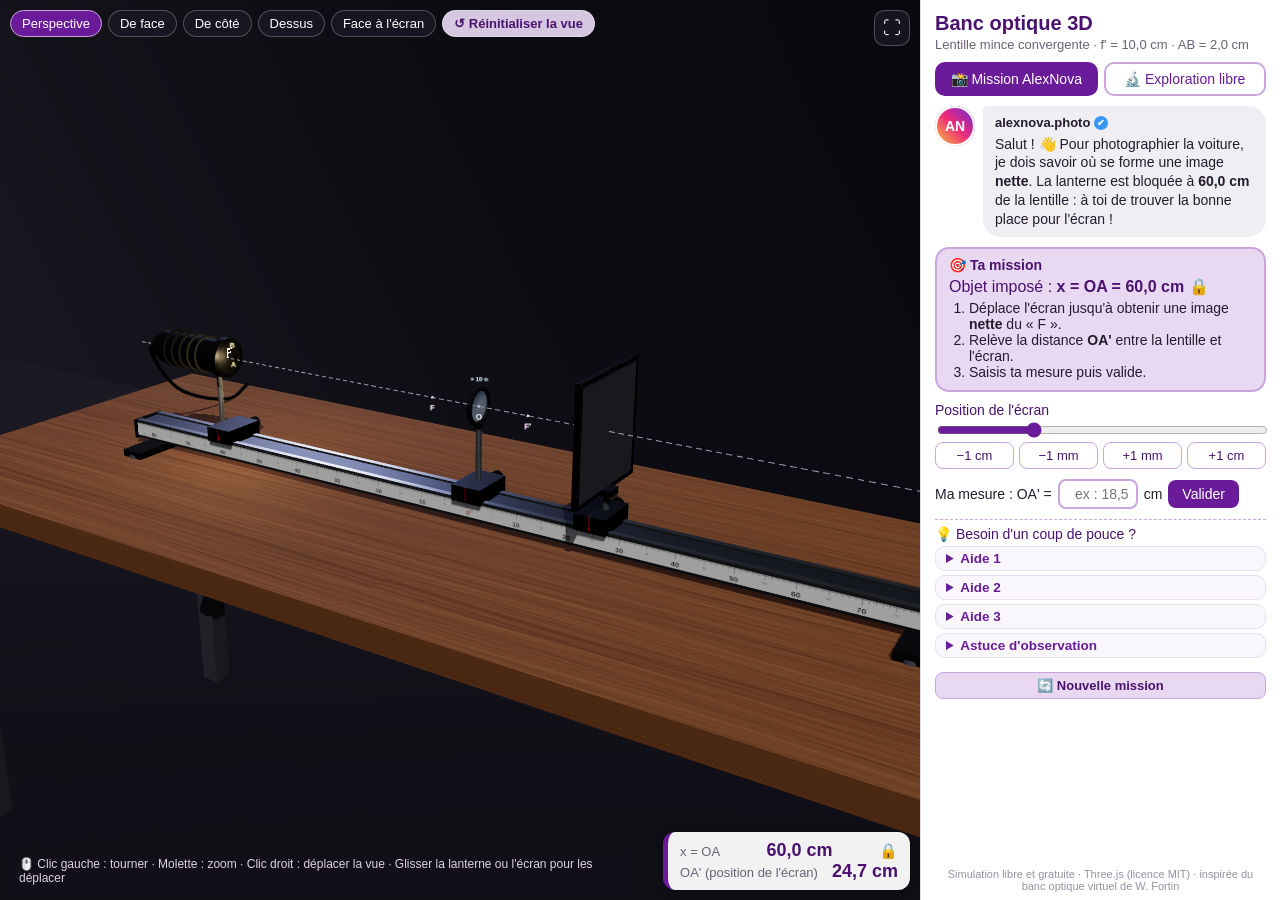
==== index.html @ 50847591 "Add files via upload" ====
<!doctype html>
<html lang="fr">
<head>
  <meta charset="utf-8">
  <meta name="viewport" content="width=device-width, initial-scale=1">
  <title>Banc optique 3D – Mission AlexNova</title>
  <meta name="description" content="Banc optique virtuel en 3D : lentille mince convergente f' = 10 cm, recherche de la position de l'image nette.">
  <link rel="stylesheet" href="css/style.css?v=1.0">
  <script type="importmap">
    { "imports": { "three": "./lib/three.module.min.js" } }
  </script>
</head>
<body>
  <div id="app">
    <!-- ================= SCÈNE 3D ================= -->
    <section id="scene-zone" aria-label="Banc optique en 3D">
      <div id="viewport" tabindex="0" aria-label="Scène 3D : faites glisser pour tourner, molette pour zoomer"></div>

      <div id="vues" role="toolbar" aria-label="Points de vue">
        <button data-vue="perspective" title="Vue oblique en perspective">Perspective</button>
        <button data-vue="face" title="Vue de face, comme un élève devant la paillasse">De face</button>
        <button data-vue="cote" title="Vue de côté, dans l'axe du banc">De côté</button>
        <button data-vue="dessus" title="Vue depuis le dessus">Dessus</button>
        <button data-vue="ecran" title="Se placer face à l'écran pour observer l'image">Face à l'écran</button>
        <button data-vue="reset" class="reset" title="Revenir à la vue de départ">↺ Réinitialiser la vue</button>
      </div>

      <button id="btn-plein-ecran" title="Plein écran" aria-label="Plein écran">⛶</button>

      <div id="aide-souris">
        🖱️ Clic gauche : tourner · Molette : zoom · Clic droit : déplacer la vue · Glisser la lanterne ou l'écran pour les déplacer
        <span class="tactile">📱 1 doigt : tourner · 2 doigts : zoom / déplacer</span>
      </div>

      <div id="mesures" aria-live="polite">
        <div><span class="lbl">x = OA</span> <b id="m-oa">—</b> <span id="m-oa-lock" hidden>🔒</span></div>
        <div><span class="lbl">OA' (position de l'écran)</span> <b id="m-ecran">—</b></div>
      </div>
    </section>

    <!-- ================= PANNEAU ================= -->
    <aside id="panneau">
      <header>
        <h1>Banc optique 3D</h1>
        <p class="sous-titre">Lentille mince convergente · f' = 10,0 cm · AB = 2,0 cm</p>
        <div class="onglets" role="tablist">
          <button role="tab" id="tab-mission" aria-selected="true">📸 Mission AlexNova</button>
          <button role="tab" id="tab-libre" aria-selected="false">🔬 Exploration libre</button>
        </div>
      </header>

      <!-- ---------- MISSION ---------- -->
      <div id="pane-mission" class="pane">
        <div class="insta">
          <div class="avatar" aria-hidden="true">AN</div>
          <div class="bulle">
            <div class="pseudo">alexnova.photo <span class="badge">✔</span></div>
            <p id="bulle-texte">Salut ! 👋 Pour photographier la voiture, je dois savoir où se forme une image <b>nette</b>. La lanterne est bloquée, à toi de trouver la bonne place pour l'écran !</p>
          </div>
        </div>

        <div class="consigne">
          <div class="consigne-titre">🎯 Ta mission</div>
          <p class="impose">Objet imposé : <b>x = OA = <span id="mi-oa">20,0</span> cm</b> 🔒</p>
          <ol>
            <li>Déplace l'écran jusqu'à obtenir une image <b>nette</b> du « F ».</li>
            <li>Relève la distance <b>OA'</b> entre la lentille et l'écran.</li>
            <li>Saisis ta mesure puis valide.</li>
          </ol>
        </div>

        <div class="controle">
          <label for="sl-ecran-m">Position de l'écran</label>
          <input type="range" id="sl-ecran-m" min="5" max="75" step="0.1">
          <div class="fins">
            <button data-dx="-1">−1 cm</button>
            <button data-dx="-0.1">−1 mm</button>
            <button data-dx="0.1">+1 mm</button>
            <button data-dx="1">+1 cm</button>
          </div>
        </div>

        <div class="saisie">
          <label for="in-mesure">Ma mesure : OA' =</label>
          <input id="in-mesure" type="text" inputmode="decimal" placeholder="ex : 18,5" autocomplete="off">
          <span>cm</span>
          <button id="btn-valider" class="primaire">Valider</button>
        </div>

        <div id="retour" aria-live="polite"></div>

        <div class="aides">
          <div class="aides-titre">💡 Besoin d'un coup de pouce ?</div>
          <details><summary>Aide 1</summary><p>Repère le centre optique O (le « 0 » du rail, sous la lentille) et la position actuelle de l'écran (son index rouge sur le rail).</p></details>
          <details><summary>Aide 2</summary><p>Déplace progressivement l'écran et observe l'évolution de la netteté de l'image. Utilise les boutons ±1 mm près du meilleur réglage.</p></details>
          <details><summary>Aide 3</summary><p>Lorsque les contours de l'image sont les plus nets, relève la distance entre l'écran et le centre optique O.</p></details>
          <details><summary>Astuce d'observation</summary><p>Clique sur « Face à l'écran » pour regarder l'image de près. Approche-toi encore avec la molette si besoin.</p></details>
        </div>

        <div class="actions">
          <button id="btn-correction" hidden>Voir la correction</button>
          <button id="btn-nouvelle" class="secondaire">🔄 Nouvelle mission</button>
        </div>
      </div>

      <!-- ---------- LIBRE ---------- -->
      <div id="pane-libre" class="pane" hidden>
        <div class="consigne">
          <div class="consigne-titre">🔬 Exploration libre</div>
          <p>Déplace la lanterne et l'écran. Observe la position, le sens, la taille et la netteté de l'image.</p>
        </div>
        <div class="controle">
          <label for="sl-oa">Position de la lanterne (x = OA)</label>
          <input type="range" id="sl-oa" min="11" max="65" step="0.1">
        </div>
        <div class="controle">
          <label for="sl-ecran-l">Position de l'écran (OA')</label>
          <input type="range" id="sl-ecran-l" min="5" max="75" step="0.1">
          <div class="fins">
            <button data-dx="-1">−1 cm</button>
            <button data-dx="-0.1">−1 mm</button>
            <button data-dx="0.1">+1 mm</button>
            <button data-dx="1">+1 cm</button>
          </div>
        </div>
        <fieldset class="options">
          <legend>Affichages</legend>
          <label><input type="checkbox" id="cb-reperes" checked> Repères O, F, F', A, B</label>
          <label><input type="checkbox" id="cb-rayons"> Faisceau lumineux issu de B</label>
          <label><input type="checkbox" id="cb-theorie"> Valeurs calculées (OA', |γ|, A'B')</label>
        </fieldset>
        <div id="theorie" hidden></div>
      </div>

      <footer>
        Simulation libre et gratuite · Three.js (licence MIT) · inspirée du banc optique virtuel de W. Fortin
      </footer>
    </aside>
  </div>

  <noscript>Ce simulateur nécessite JavaScript.</noscript>
  <div id="erreur-webgl" hidden>Votre navigateur ne permet pas l'affichage 3D (WebGL). Essayez avec Firefox, Chrome ou Edge à jour.</div>
  <script type="module" src="js/app.js?v=1.0"></script>
</body>
</html>
---- css/style.css ----
:root {
  --violet: #6a1b9a;
  --violet-fonce: #4a126e;
  --parme: #e9d8f2;
  --parme-bord: #c9a7dd;
  --fond: #f7f4fa;
  --texte: #241b2e;
  --gris: #6b6175;
  --ok: #1e7b45;
  --ok-fond: #e3f5ea;
  --ko: #9a3412;
  --ko-fond: #fdebe1;
  --insta: linear-gradient(45deg, #f9ce34, #ee2a7b, #6228d7);
  font-family: "Comic Sans MS", "Comic Neue", "Chalkboard SE", "Comic Sans", cursive, sans-serif;
}
* { box-sizing: border-box; }
[hidden] { display: none !important; }
html, body { margin: 0; height: 100%; background: var(--fond); color: var(--texte); }
button, input { font: inherit; }

#app {
  display: grid;
  grid-template-columns: minmax(0, 1fr) 360px;
  height: 100%;
  min-height: 520px;
}

/* ---------------- scène ---------------- */
#scene-zone { position: relative; min-height: 320px; background: #1b1922; overflow: hidden; }
#viewport { position: absolute; inset: 0; outline: none; touch-action: none; }
#viewport canvas { display: block; width: 100%; height: 100%; }
#viewport:focus-visible { box-shadow: inset 0 0 0 3px var(--parme-bord); }

#vues {
  position: absolute; top: 10px; left: 10px; right: 56px;
  display: flex; flex-wrap: wrap; gap: 6px; pointer-events: none;
}
#vues button {
  pointer-events: auto; border: 1px solid rgba(255,255,255,.25); border-radius: 999px;
  background: rgba(30,24,40,.72); color: #fff; padding: 5px 11px; font-size: 13px; cursor: pointer;
  backdrop-filter: blur(4px);
}
#vues button:hover, #vues button.actif { background: var(--violet); border-color: var(--parme-bord); }
#vues button.reset { background: rgba(233,216,242,.92); color: var(--violet-fonce); font-weight: bold; }
#btn-plein-ecran {
  position: absolute; top: 10px; right: 10px; width: 36px; height: 36px; border-radius: 10px;
  border: 1px solid rgba(255,255,255,.25); background: rgba(30,24,40,.72); color: #fff; font-size: 18px; cursor: pointer;
}
#aide-souris {
  position: absolute; left: 10px; bottom: 10px; max-width: calc(100% - 300px);
  color: #ddd5e6; font-size: 12px; background: rgba(20,16,28,.6); padding: 5px 9px; border-radius: 8px;
}
#aide-souris .tactile { display: none; }
@media (pointer: coarse) { #aide-souris { font-size: 0; padding: 0; } #aide-souris .tactile { display: inline; font-size: 12px; padding: 5px 9px; } }

#mesures {
  position: absolute; right: 10px; bottom: 10px; background: rgba(255,255,255,.95);
  border-radius: 12px; padding: 8px 12px; font-size: 15px; box-shadow: 0 2px 10px rgba(0,0,0,.35);
  border-left: 5px solid var(--violet);
}
#mesures div { display: flex; justify-content: space-between; gap: 14px; align-items: baseline; }
#mesures .lbl { color: var(--gris); font-size: 13px; }
#mesures b { font-size: 18px; color: var(--violet-fonce); font-variant-numeric: tabular-nums; }

/* ---------------- panneau ---------------- */
#panneau {
  display: flex; flex-direction: column; overflow-y: auto; background: #fff;
  border-left: 1px solid #e3dae9; padding: 12px 14px 8px;
}
#panneau h1 { font-size: 20px; margin: 0; color: var(--violet-fonce); }
.sous-titre { margin: 2px 0 10px; font-size: 13px; color: var(--gris); }
.onglets { display: flex; gap: 6px; margin-bottom: 10px; }
.onglets button {
  flex: 1; padding: 7px 6px; border-radius: 10px; border: 2px solid var(--parme-bord);
  background: #fff; color: var(--violet); cursor: pointer; font-size: 14px;
}
.onglets button[aria-selected="true"] { background: var(--violet); color: #fff; border-color: var(--violet); }
.pane { display: flex; flex-direction: column; gap: 10px; }
.pane[hidden] { display: none; }

/* Bulle Instagram */
.insta { display: flex; gap: 8px; align-items: flex-start; }
.avatar {
  flex: none; width: 40px; height: 40px; border-radius: 50%; background: var(--insta); padding: 2px;
  display: grid; place-items: center; color: #fff; font-weight: bold; font-size: 14px;
  box-shadow: inset 0 0 0 2px #fff;
}
.bulle { background: #efeff3; border-radius: 4px 18px 18px 18px; padding: 8px 12px; font-size: 14px; line-height: 1.35; }
.bulle p { margin: 3px 0 0; }
.pseudo { font-weight: bold; font-size: 13px; }
.badge { display: inline-grid; place-items: center; width: 14px; height: 14px; border-radius: 50%; background: #3897f0; color: #fff; font-size: 9px; vertical-align: 1px; }

/* Consignes violet / parme */
.consigne { background: var(--parme); border: 2px solid var(--parme-bord); border-radius: 14px; padding: 8px 12px; font-size: 14px; }
.consigne-titre { color: var(--violet-fonce); font-weight: bold; }
.consigne p { margin: 4px 0; }
.consigne ol { margin: 4px 0 2px; padding-left: 20px; }
.impose { font-size: 16px; color: var(--violet-fonce); }

.controle label { display: block; font-size: 14px; color: var(--violet-fonce); margin-bottom: 2px; }
.controle input[type=range] { width: 100%; accent-color: var(--violet); }
.fins { display: flex; gap: 5px; }
.fins button, .actions button, #btn-correction {
  flex: 1; padding: 5px 4px; border-radius: 8px; border: 1px solid var(--parme-bord); background: #fff;
  color: var(--violet-fonce); cursor: pointer; font-size: 13px;
}
.fins button:hover { background: var(--parme); }
.fins button:disabled { opacity: .4; cursor: default; }

.saisie { display: flex; flex-wrap: wrap; align-items: center; gap: 6px; font-size: 14px; }
.saisie input { width: 80px; padding: 5px 7px; border: 2px solid var(--parme-bord); border-radius: 8px; text-align: right; }
.saisie input:focus { outline: none; border-color: var(--violet); }
button.primaire { background: var(--violet); color: #fff; border: none; padding: 6px 14px; border-radius: 8px; cursor: pointer; }
button.primaire:hover { background: var(--violet-fonce); }
button.primaire:disabled { opacity: .5; cursor: default; }
button.secondaire { background: var(--parme); font-weight: bold; }

#retour:empty { display: none; }
#retour { border-radius: 12px; padding: 8px 12px; font-size: 14px; line-height: 1.4; }
#retour.ok { background: var(--ok-fond); border: 2px solid #9bd3b0; }
#retour.ko { background: var(--ko-fond); border: 2px solid #f1b597; }
#retour.info { background: #f2eef6; border: 2px solid var(--parme-bord); }
#retour h3 { margin: 0 0 4px; font-size: 15px; }
#retour .calc { font-family: Consolas, "Courier New", monospace; font-size: 13px; background: #fff; border-radius: 8px; padding: 6px 8px; margin: 6px 0; white-space: pre-wrap; }

.aides { border-top: 1px dashed var(--parme-bord); padding-top: 6px; }
.aides-titre { font-size: 14px; color: var(--violet-fonce); margin-bottom: 4px; }
.aides details { background: #faf7fc; border: 1px solid #eadff1; border-radius: 10px; margin-bottom: 4px; padding: 4px 10px; font-size: 13.5px; }
.aides summary { cursor: pointer; color: var(--violet); font-weight: bold; }
.aides p { margin: 4px 0 2px; }
.actions { display: flex; gap: 6px; }

.options { border: 1px solid #eadff1; border-radius: 10px; font-size: 14px; display: flex; flex-direction: column; gap: 3px; }
.options legend { color: var(--violet-fonce); }
#theorie { background: #f2eef6; border-radius: 10px; padding: 8px 12px; font-size: 14px; line-height: 1.5; }

footer { margin-top: auto; padding-top: 10px; font-size: 11px; color: #9a90a4; text-align: center; }

#erreur-webgl { position: fixed; inset: 0; display: grid; place-items: center; background: #fff; font-size: 18px; padding: 20px; text-align: center; }
#erreur-webgl[hidden] { display: none; }

/* ---------------- responsive ---------------- */
@media (max-width: 860px) {
  #app { grid-template-columns: 1fr; grid-template-rows: minmax(340px, 58vh) auto; height: auto; }
  #panneau { border-left: none; border-top: 1px solid #e3dae9; overflow: visible; }
  #aide-souris { display: none; }
  #vues button { font-size: 12px; padding: 4px 8px; }
}
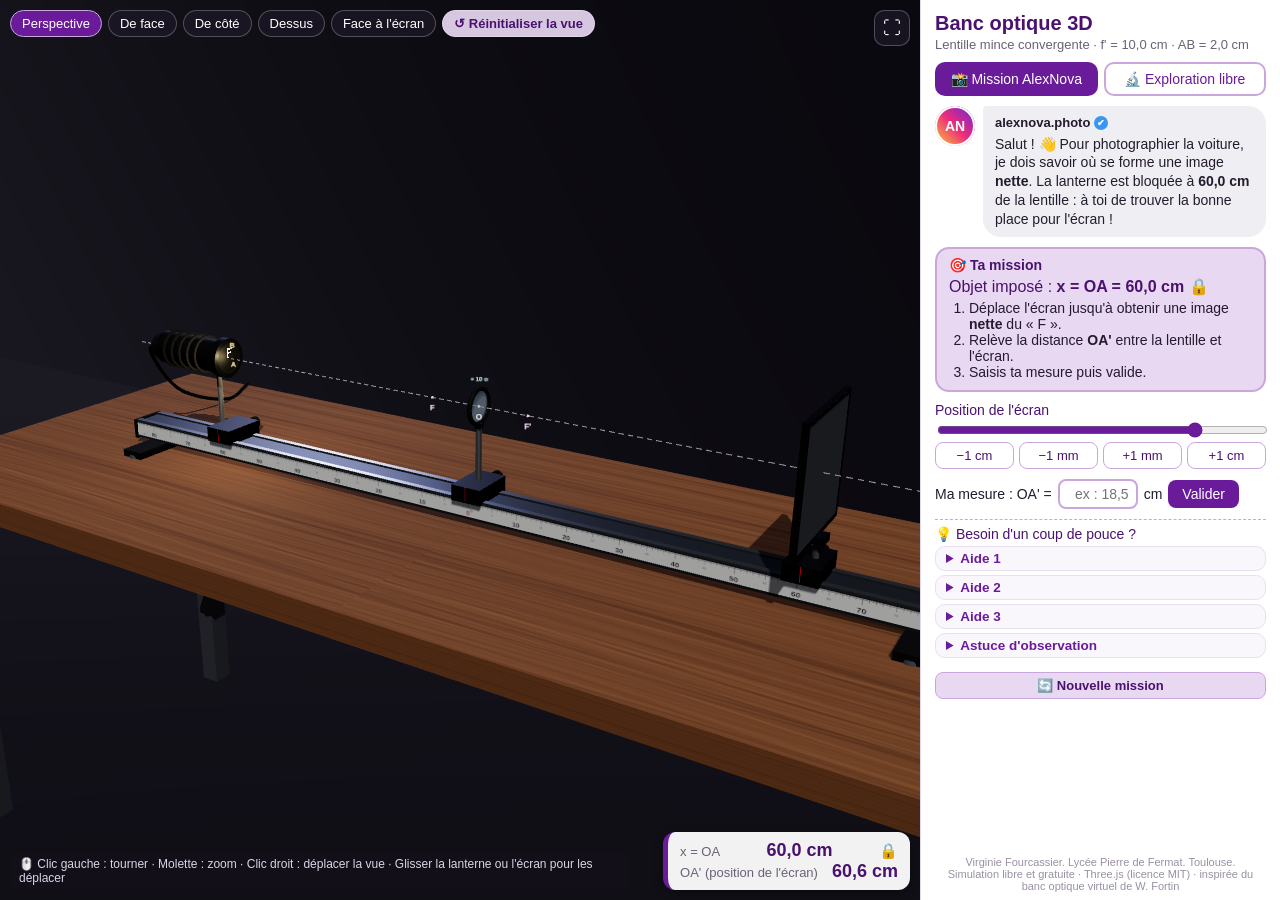
==== commit 58f4584c: "Add files via upload" ====
--- a/index.html
+++ b/index.html
@@ -5,7 +5,7 @@
   <meta name="viewport" content="width=device-width, initial-scale=1">
   <title>Banc optique 3D – Mission AlexNova</title>
   <meta name="description" content="Banc optique virtuel en 3D : lentille mince convergente f' = 10 cm, recherche de la position de l'image nette.">
-  <link rel="stylesheet" href="css/style.css?v=1.0">
+  <link rel="stylesheet" href="css/style.css?v=1.1">
   <script type="importmap">
     { "imports": { "three": "./lib/three.module.min.js" } }
   </script>
@@ -133,6 +133,7 @@
       </div>
 
       <footer>
+        <div class="signature">Virginie Fourcassier. Lycée Pierre de Fermat. Toulouse.</div>
         Simulation libre et gratuite · Three.js (licence MIT) · inspirée du banc optique virtuel de W. Fortin
       </footer>
     </aside>
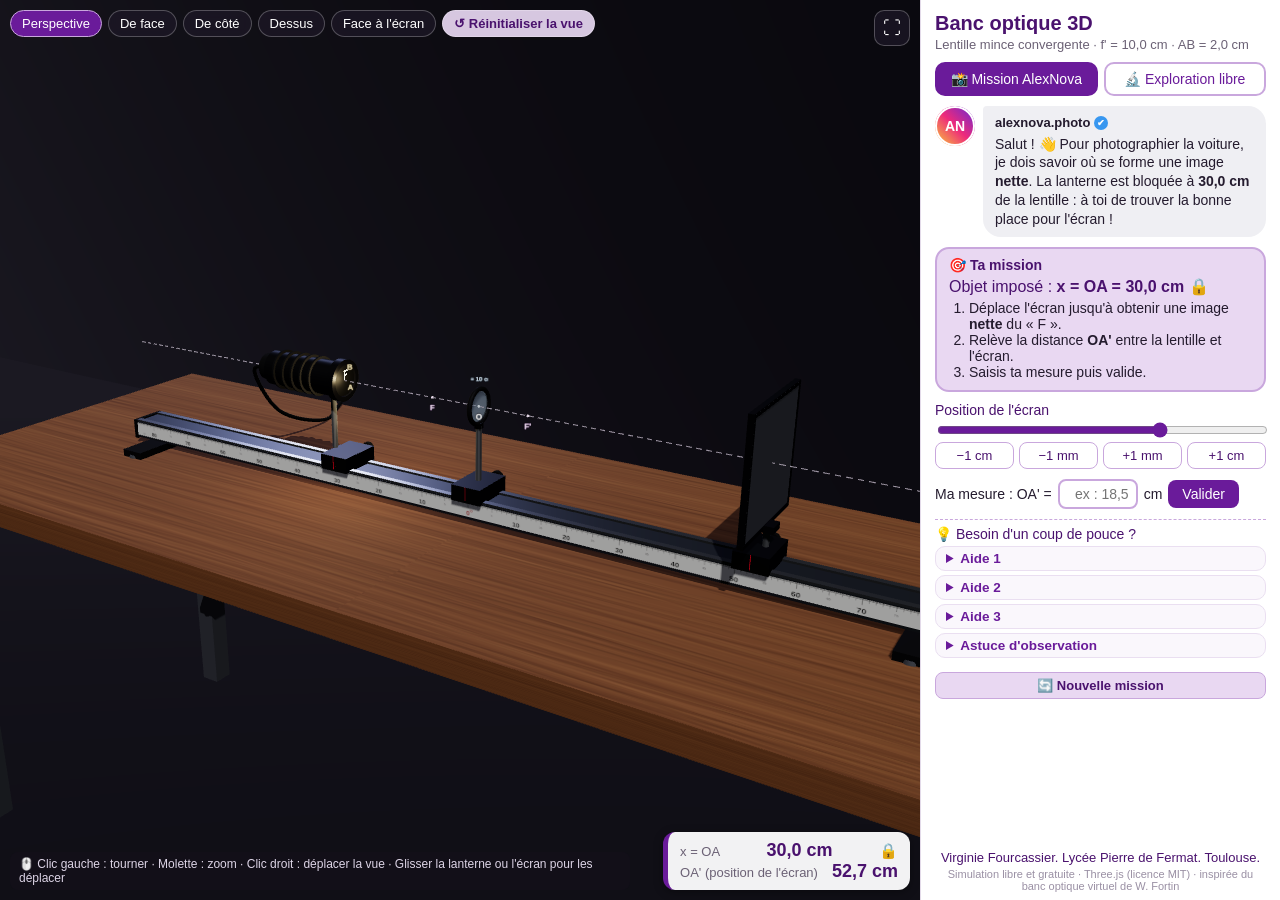
==== commit 8df06349: "Add files via upload" ====
--- a/index.html
+++ b/index.html
@@ -5,7 +5,7 @@
   <meta name="viewport" content="width=device-width, initial-scale=1">
   <title>Banc optique 3D – Mission AlexNova</title>
   <meta name="description" content="Banc optique virtuel en 3D : lentille mince convergente f' = 10 cm, recherche de la position de l'image nette.">
-  <link rel="stylesheet" href="css/style.css?v=1.1">
+  <link rel="stylesheet" href="css/style.css?v=1.2">
   <script type="importmap">
     { "imports": { "three": "./lib/three.module.min.js" } }
   </script>
@@ -26,6 +26,10 @@
       </div>
 
       <button id="btn-plein-ecran" title="Plein écran" aria-label="Plein écran">⛶</button>
+      <div id="zoom-btns">
+        <button id="btn-zoom-plus" title="Zoomer (s'approcher)" aria-label="Zoomer">+</button>
+        <button id="btn-zoom-moins" title="Dézoomer (s'éloigner)" aria-label="Dézoomer">−</button>
+      </div>
 
       <div id="aide-souris">
         🖱️ Clic gauche : tourner · Molette : zoom · Clic droit : déplacer la vue · Glisser la lanterne ou l'écran pour les déplacer
@@ -141,6 +145,6 @@
 
   <noscript>Ce simulateur nécessite JavaScript.</noscript>
   <div id="erreur-webgl" hidden>Votre navigateur ne permet pas l'affichage 3D (WebGL). Essayez avec Firefox, Chrome ou Edge à jour.</div>
-  <script type="module" src="js/app.js?v=1.0"></script>
+  <script type="module" src="js/app.js?v=1.2"></script>
 </body>
 </html>
--- a/css/style.css
+++ b/css/style.css
@@ -135,6 +135,7 @@
 #theorie { background: #f2eef6; border-radius: 10px; padding: 8px 12px; font-size: 14px; line-height: 1.5; }
 
 footer { margin-top: auto; padding-top: 10px; font-size: 11px; color: #9a90a4; text-align: center; }
+footer .signature { font-size: 13px; color: var(--violet-fonce); margin-bottom: 3px; }
 
 #erreur-webgl { position: fixed; inset: 0; display: grid; place-items: center; background: #fff; font-size: 18px; padding: 20px; text-align: center; }
 #erreur-webgl[hidden] { display: none; }
